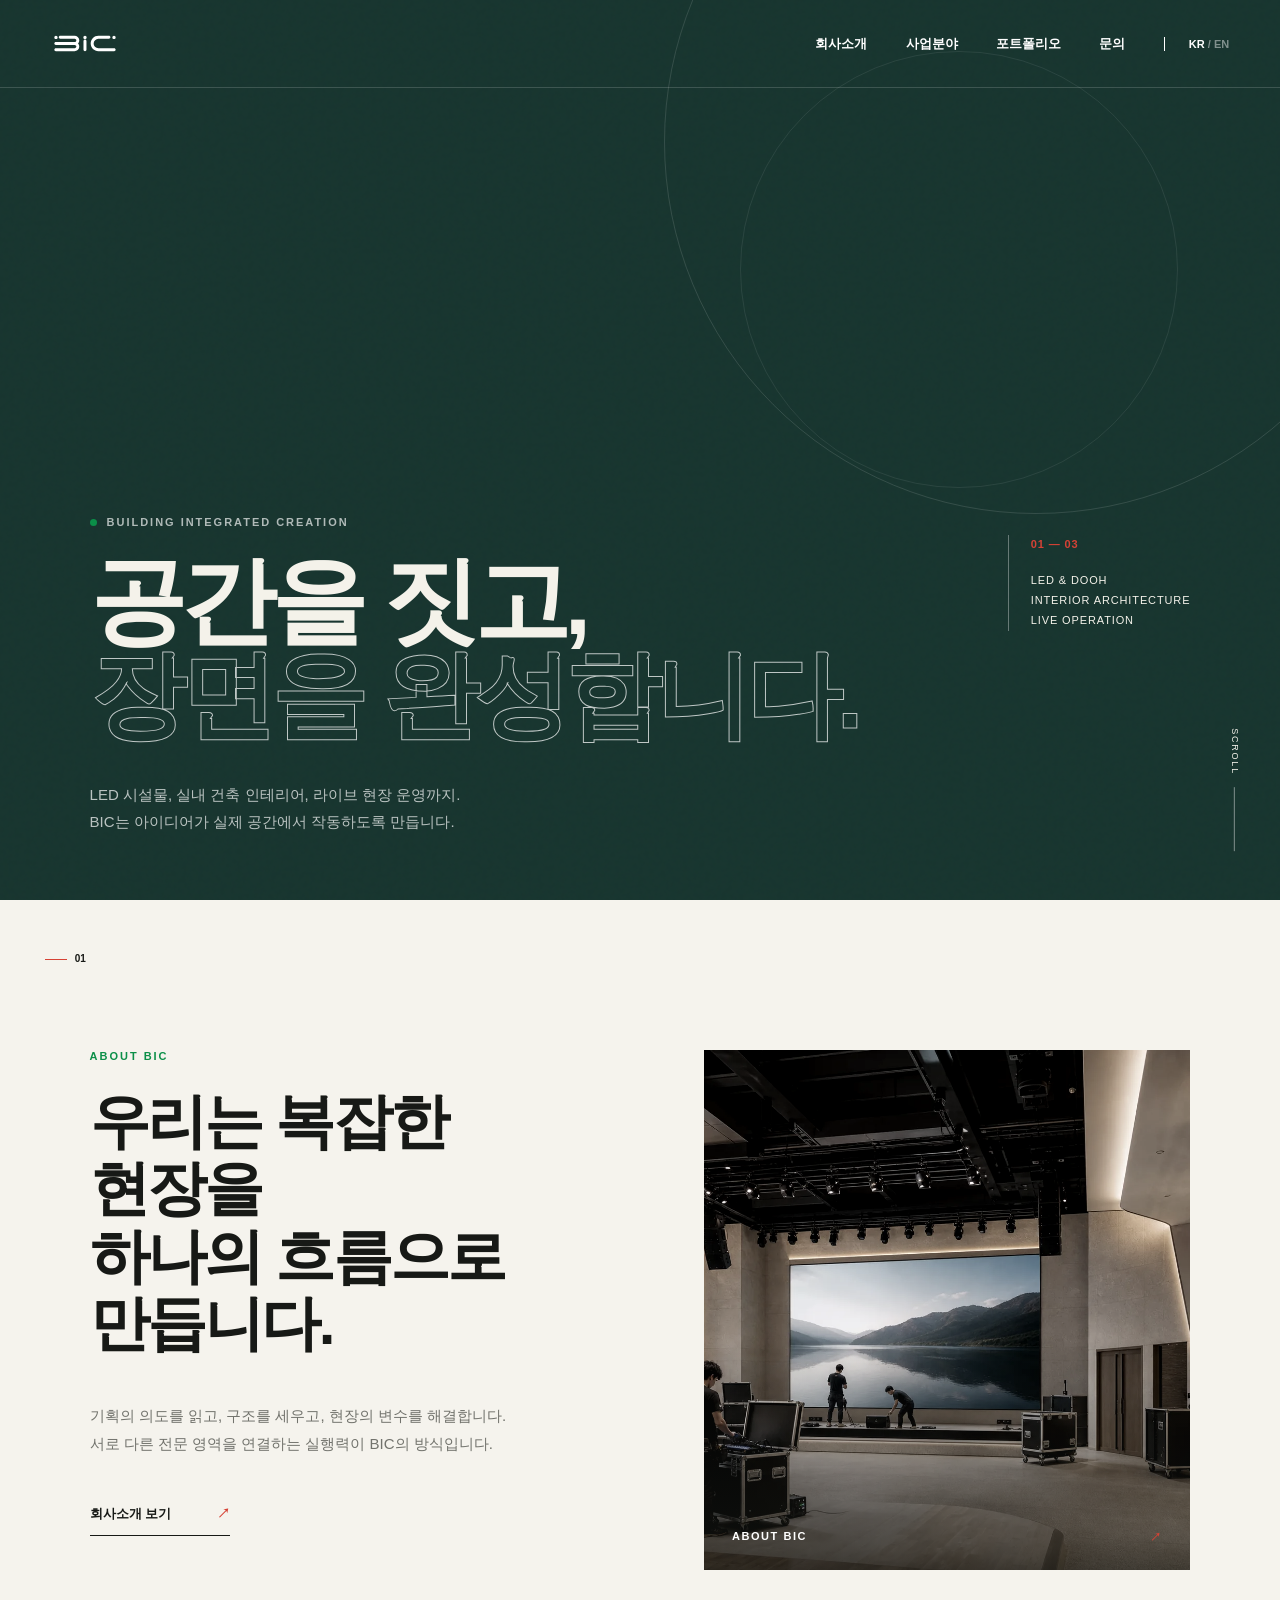
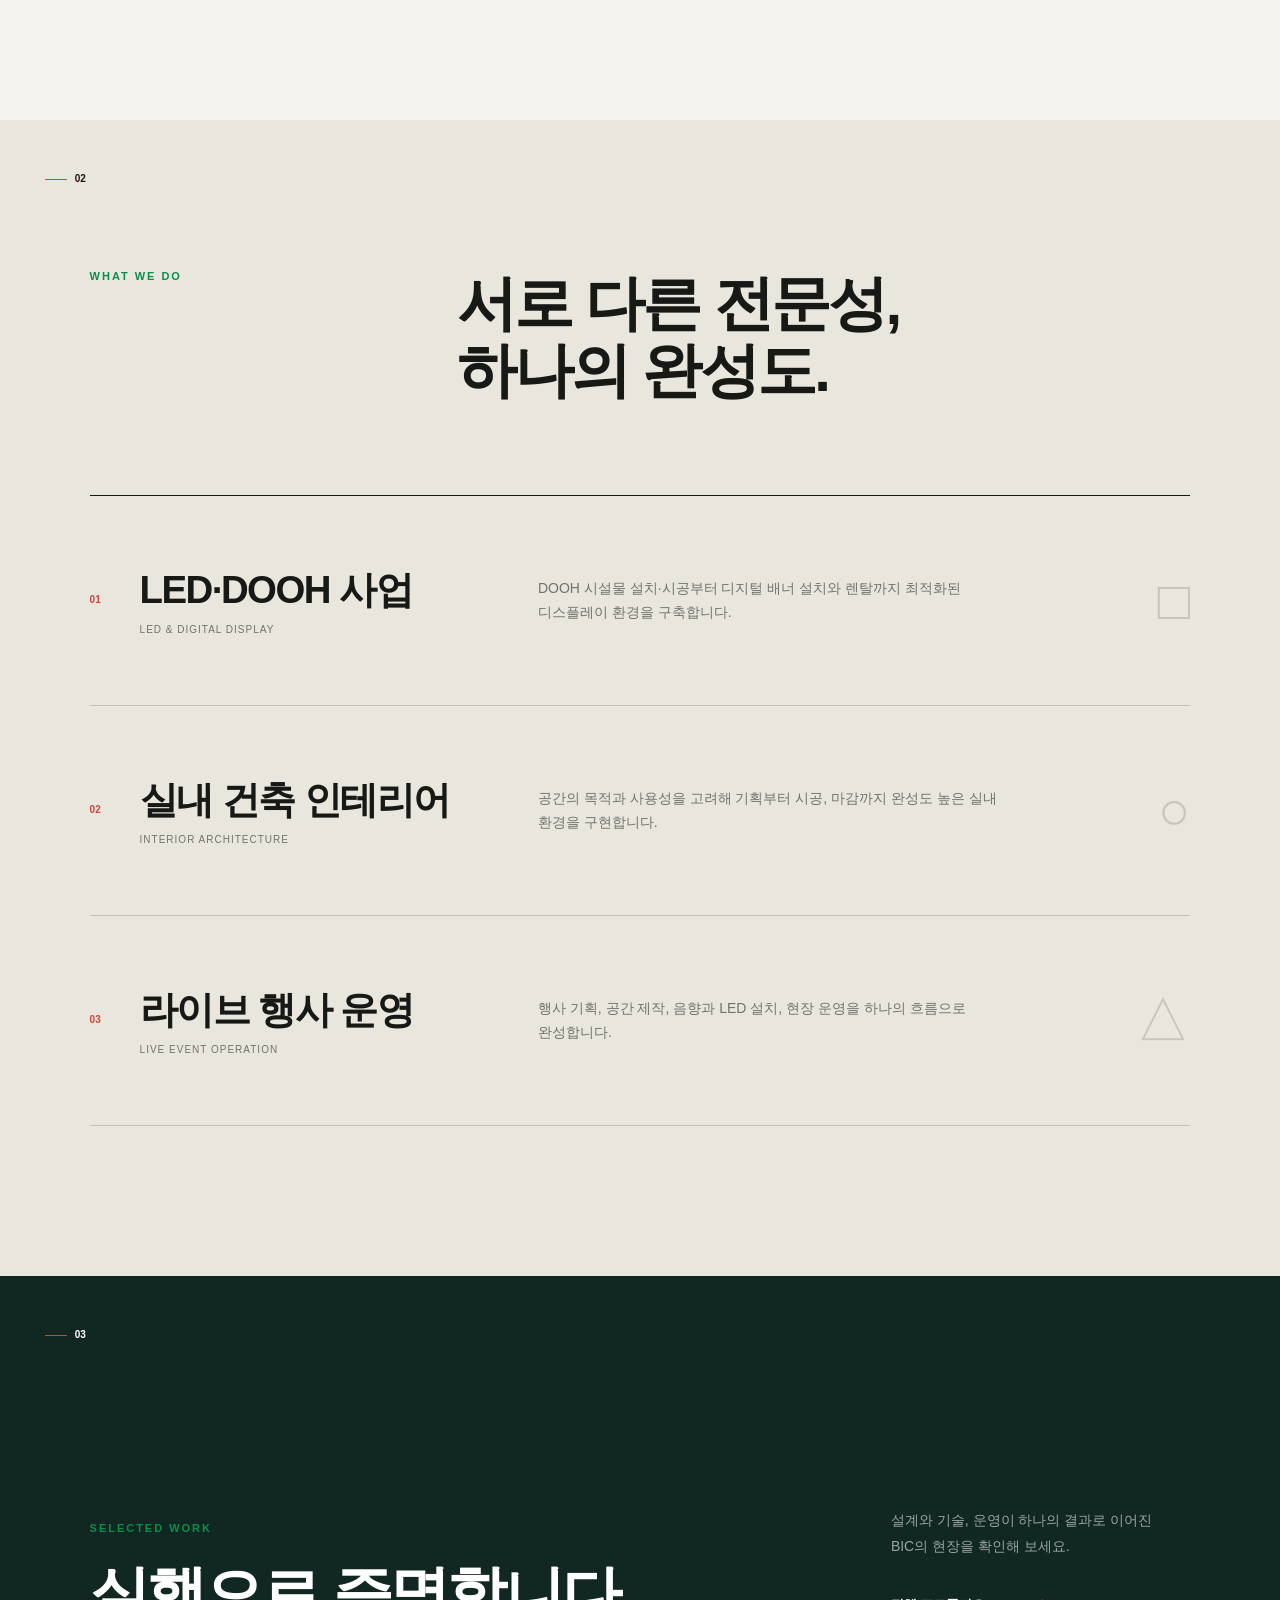
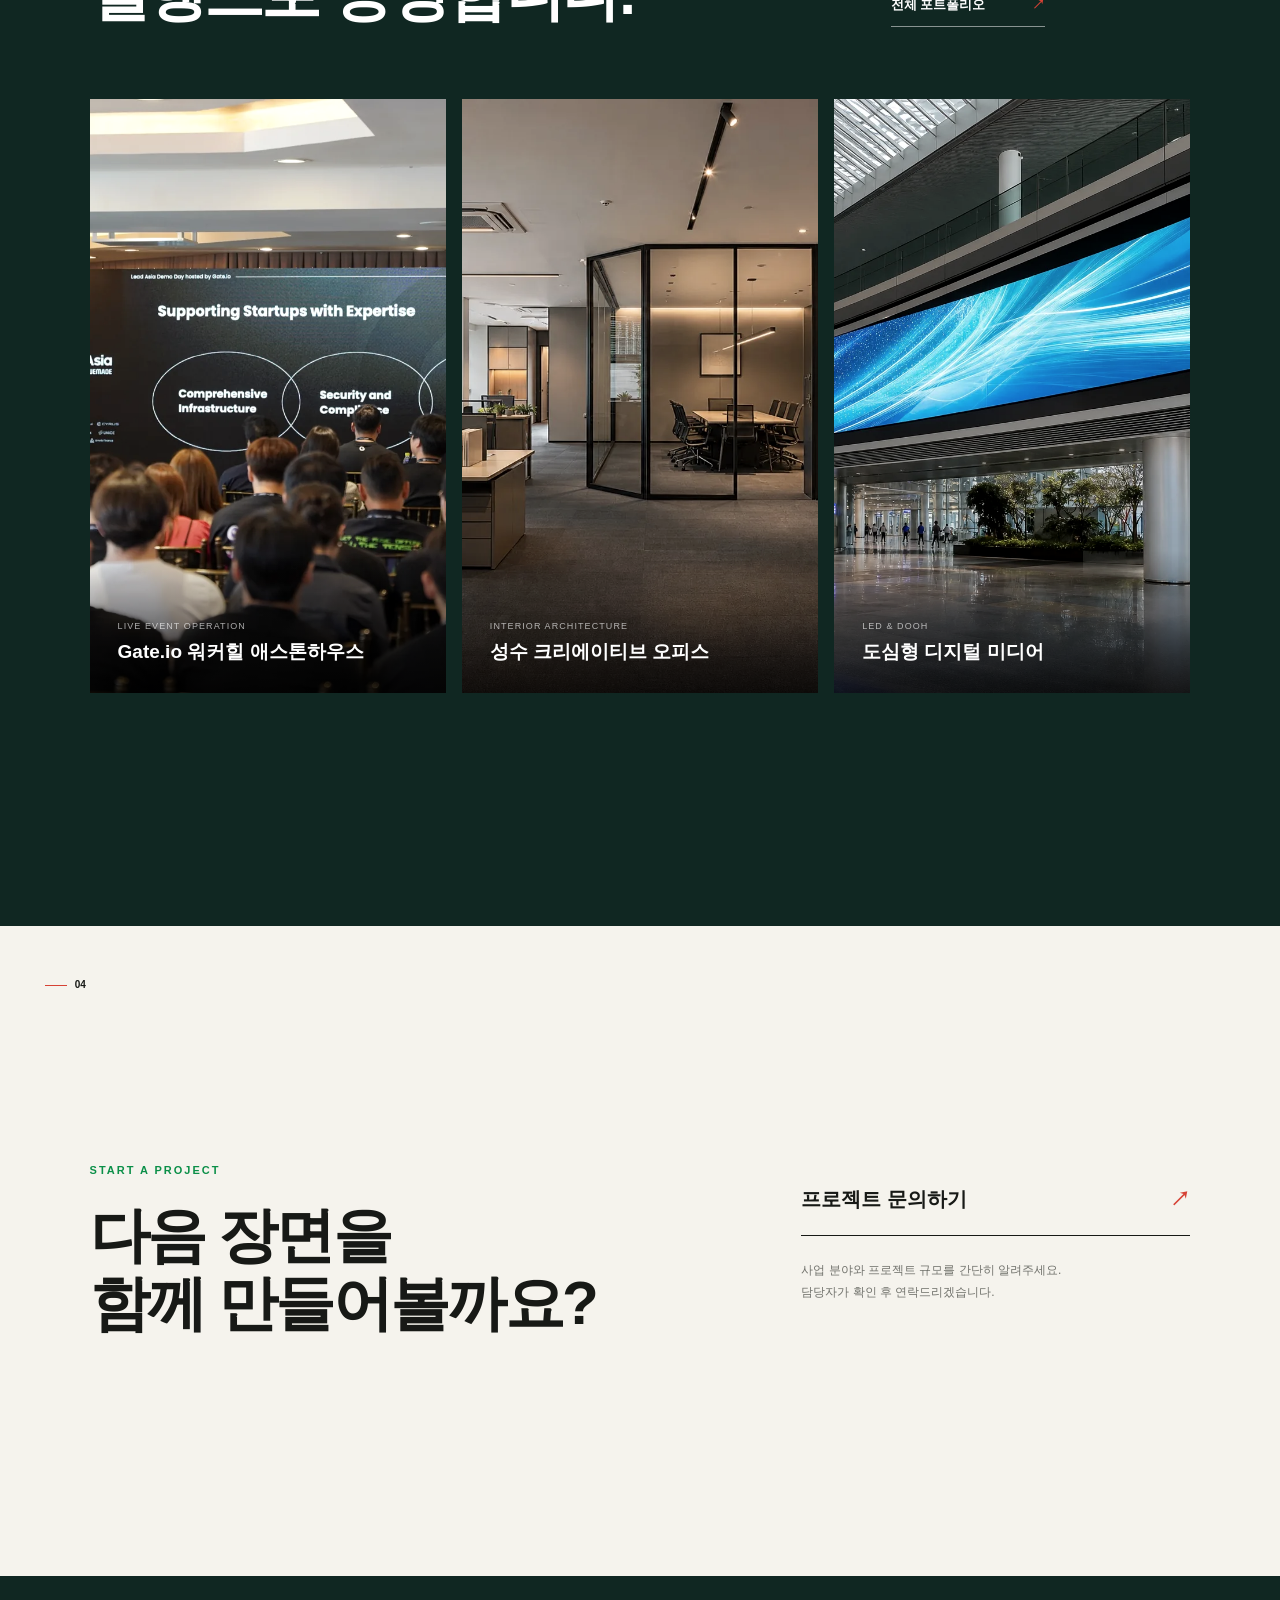
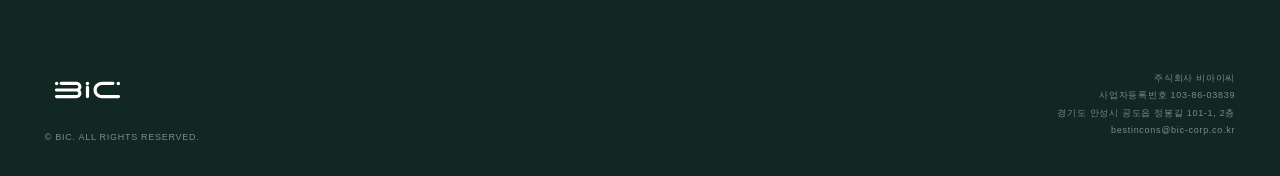
==== index.html @ 81f5d9ef "Initial BIC website sample" ====
<!doctype html>
<html lang="ko">
<head>
  <meta charset="UTF-8">
  <meta name="viewport" content="width=device-width, initial-scale=1.0">
  <meta name="description" content="BIC — 공간과 현장을 설계하고 완성합니다.">
  <title>BIC — Build the Scene</title>
  <link rel="stylesheet" href="styles.css">
</head>
<body>
  <header class="site-header">
    <a class="brand" href="#top" aria-label="BIC 홈">
      <img src="assets/bic-logo.svg" alt="BIC">
    </a>
    <button class="menu-button" type="button" aria-label="메뉴 열기" aria-expanded="false">
      <span></span><span></span>
    </button>
    <nav class="nav" aria-label="주요 메뉴">
      <a href="about.html#about">회사소개</a>
      <a href="business.html#business">사업분야</a>
      <a href="portfolio.html">포트폴리오</a>
      <a href="contact.html">문의</a>
      <button class="lang" type="button" aria-label="언어 선택">KR <span>/ EN</span></button>
    </nav>
  </header>

  <main id="top">
    <section class="hero">
      <div class="hero-noise" aria-hidden="true"></div>
      <div class="hero-copy reveal">
        <p class="eyebrow"><span></span> BUILDING INTEGRATED CREATION</p>
        <h1>공간을 짓고,<br><em>장면을 완성합니다.</em></h1>
        <p class="hero-description">LED 시설물, 실내 건축 인테리어, 라이브 현장 운영까지.<br>BIC는 아이디어가 실제 공간에서 작동하도록 만듭니다.</p>
      </div>
      <div class="hero-aside reveal">
        <span>01 — 03</span>
        <p>LED & DOOH<br>INTERIOR ARCHITECTURE<br>LIVE OPERATION</p>
      </div>
      <a class="scroll" href="#about"><span>SCROLL</span><i></i></a>
    </section>

    <section class="intro section" id="about">
      <div class="section-index">01</div>
      <div class="intro-copy reveal">
        <p class="kicker">ABOUT BIC</p>
        <h2>우리는 복잡한 현장을<br>하나의 흐름으로 만듭니다.</h2>
        <p>기획의 의도를 읽고, 구조를 세우고, 현장의 변수를 해결합니다.<br>서로 다른 전문 영역을 연결하는 실행력이 BIC의 방식입니다.</p>
        <a class="text-link" href="about.html#about">회사소개 보기 <span>↗</span></a>
      </div>
      <a class="company-image reveal" href="about.html#overview" aria-label="BIC 회사소개 보기"><img src="assets/about-bic-generated-v1.webp" alt="공간과 디지털 기술, 현장 운영을 연결하는 BIC"><span>ABOUT BIC <i>↗</i></span></a>
    </section>

    <section class="business section" id="business">
      <div class="section-index">02</div>
      <div class="section-heading reveal">
        <p class="kicker">WHAT WE DO</p>
        <h2>서로 다른 전문성,<br>하나의 완성도.</h2>
      </div>
      <div class="business-list">
        <a class="business-item reveal" href="business.html#led">
          <div class="business-title"><span>01</span><h3>LED·DOOH 사업</h3><small>LED & DIGITAL DISPLAY</small></div>
          <p>DOOH 시설물 설치·시공부터 디지털 배너 설치와 렌탈까지 최적화된 디스플레이 환경을 구축합니다.</p>
          <div class="business-mark">□</div>
        </a>
        <a class="business-item reveal" href="business.html#interior">
          <div class="business-title"><span>02</span><h3>실내 건축 인테리어</h3><small>INTERIOR ARCHITECTURE</small></div>
          <p>공간의 목적과 사용성을 고려해 기획부터 시공, 마감까지 완성도 높은 실내 환경을 구현합니다.</p>
          <div class="business-mark">○</div>
        </a>
        <a class="business-item reveal" href="business.html#live">
          <div class="business-title"><span>03</span><h3>라이브 행사 운영</h3><small>LIVE EVENT OPERATION</small></div>
          <p>행사 기획, 공간 제작, 음향과 LED 설치, 현장 운영을 하나의 흐름으로 완성합니다.</p>
          <div class="business-mark">△</div>
        </a>
      </div>
    </section>

    <section class="featured section" id="work">
      <div class="section-index light">03</div>
      <div class="featured-copy reveal">
        <div><p class="kicker">SELECTED WORK</p><h2>실행으로 증명합니다.</h2></div>
        <div><p>설계와 기술, 운영이 하나의 결과로 이어진<br>BIC의 현장을 확인해 보세요.</p><a class="text-link" href="portfolio.html">전체 포트폴리오 <span>↗</span></a></div>
      </div>
      <div class="featured-gallery reveal">
        <a class="featured-media" href="portfolio.html">
          <img src="assets/live-slides/project-04-01.webp" alt="Gate.io 워커힐 호텔 애스톤하우스 행사 현장">
          <span class="media-caption"><span>LIVE EVENT OPERATION</span><strong>Gate.io 워커힐 애스톤하우스</strong></span>
        </a>
        <a class="featured-media" href="portfolio.html">
          <img src="assets/interior/project-03-completed-01.webp?v=20260824-2" alt="성수 크리에이티브 오피스 인테리어 완공 현장">
          <span class="media-caption"><span>INTERIOR ARCHITECTURE</span><strong>성수 크리에이티브 오피스</strong></span>
        </a>
        <a class="featured-media" href="portfolio.html">
          <img src="assets/led-portfolio/project-led-01.webp" alt="BIC LED DOOH 디지털 미디어 구축 프로젝트">
          <span class="media-caption"><span>LED &amp; DOOH</span><strong>도심형 디지털 미디어</strong></span>
        </a>
      </div>
    </section>

    <section class="contact section" id="contact">
      <div class="section-index">04</div>
      <div class="contact-title reveal">
        <p class="kicker">START A PROJECT</p>
        <h2>다음 장면을<br>함께 만들어볼까요?</h2>
      </div>
      <div class="contact-action reveal">
        <a href="contact.html">프로젝트 문의하기 <span>↗</span></a>
        <p>사업 분야와 프로젝트 규모를 간단히 알려주세요.<br>담당자가 확인 후 연락드리겠습니다.</p>
      </div>
    </section>
  </main>

  <footer>
    <div class="footer-brand">
      <img src="assets/bic-logo.svg" alt="BIC">
      <span>© BIC. ALL RIGHTS RESERVED.</span>
    </div>
    <div class="footer-info">
      <p>주식회사 비아이씨</p>
      <p>사업자등록번호 103-86-03839</p>
      <p>경기도 안성시 공도읍 정봉길 101-1, 2층</p>
      <p><a href="mailto:bestincons@bic-corp.co.kr">bestincons@bic-corp.co.kr</a></p>
    </div>
  </footer>
  <script src="script.js?v=20260824-en1"></script>
</body>
</html>
---- styles.css ----
:root {
  --paper: #e9e6de;
  --paper-light: #f5f3ed;
  --ink: #171916;
  --muted: #72736d;
  --line: rgba(23, 25, 22, .18);
  --green: #0b8f48;
  --red: #d64235;
}

* { box-sizing: border-box; }
html { scroll-behavior: smooth; }
body { margin: 0; background: var(--paper); color: var(--ink); font-family: "Noto Sans KR", "Apple SD Gothic Neo", Arial, sans-serif; font-size: 16px; word-break: keep-all; }
a { color: inherit; text-decoration: none; }
button { color: inherit; font: inherit; }
.site-header { position: fixed; inset: 0 0 auto; z-index: 50; height: 88px; display: flex; align-items: center; justify-content: space-between; padding: 0 3.5vw; border-bottom: 1px solid rgba(255,255,255,.16); color: #fff; transition: .3s ease; }
.site-header.scrolled { height: 72px; background: rgba(233,230,222,.94); backdrop-filter: blur(14px); color: var(--ink); border-color: var(--line); }
.brand { width: 82px; height: 40px; display: flex; align-items: center; overflow: hidden; }
.brand img { width: 80px; filter: invert(1); transition: .3s; }
.site-header.scrolled .brand img { filter: none; }
.nav { display: flex; align-items: center; gap: clamp(22px, 3vw, 54px); font-size: 13px; font-weight: 600; }
.nav a { position: relative; }
.nav a::after { content: ""; position: absolute; left: 0; bottom: -8px; width: 0; height: 2px; background: var(--red); transition: width .25s; }
.nav a:hover::after { width: 100%; }
.lang { border: 0; border-left: 1px solid currentColor; background: none; padding-left: 24px; cursor: pointer; font-size: 11px; }
.lang span { opacity: .45; }
.menu-button { display: none; }

.hero { min-height: 100vh; position: relative; overflow: hidden; padding: 180px 7vw 64px; display: flex; align-items: flex-end; justify-content: space-between; color: #f4f2ea; background: #18352f; }
.hero::before { content: ""; position: absolute; width: 58vw; height: 58vw; right: -10vw; top: -18vw; border: 1px solid rgba(255,255,255,.12); border-radius: 50%; }
.hero::after { content: ""; position: absolute; width: 34vw; height: 34vw; right: 8vw; top: 4vw; border: 1px solid rgba(255,255,255,.08); border-radius: 50%; }
.hero-noise { position: absolute; inset: 0; opacity: .16; background-image: url("data:image/svg+xml,%3Csvg viewBox='0 0 180 180' xmlns='http://www.w3.org/2000/svg'%3E%3Cfilter id='n'%3E%3CfeTurbulence type='fractalNoise' baseFrequency='.9' numOctaves='3' stitchTiles='stitch'/%3E%3C/filter%3E%3Crect width='100%25' height='100%25' filter='url(%23n)' opacity='.28'/%3E%3C/svg%3E"); mix-blend-mode: soft-light; }
.hero-copy, .hero-aside, .scroll { position: relative; z-index: 2; }
.eyebrow, .kicker { margin: 0 0 26px; font-size: 11px; font-weight: 700; letter-spacing: .18em; }
.eyebrow { display: flex; align-items: center; gap: 10px; color: rgba(255,255,255,.66); }
.eyebrow span { width: 7px; height: 7px; background: var(--green); border-radius: 50%; }
.hero h1 { margin: 0; font-size: clamp(52px, 7.5vw, 122px); line-height: .98; letter-spacing: -.055em; font-weight: 700; }
.hero h1 em { color: transparent; -webkit-text-stroke: 1px rgba(255,255,255,.72); font-style: normal; }
.hero-description { margin: 38px 0 0; color: rgba(255,255,255,.7); font-size: 15px; line-height: 1.85; }
.hero-aside { align-self: center; margin-top: 150px; padding-left: 22px; border-left: 1px solid rgba(255,255,255,.34); font-size: 11px; line-height: 1.8; letter-spacing: .08em; }
.hero-aside span { color: var(--red); font-weight: 700; }
.hero-aside p { margin: 16px 0 0; }
.scroll { position: absolute; right: 3.5vw; bottom: 44px; display: flex; align-items: center; gap: 12px; font-size: 9px; letter-spacing: .2em; transform: rotate(90deg); transform-origin: right; }
.scroll i { display: block; width: 64px; height: 1px; background: rgba(255,255,255,.45); }

.section { position: relative; padding: 150px 7vw; }
.section-index { position: absolute; top: 54px; left: 3.5vw; font: 600 10px/1 Arial; }
.section-index::before { content: ""; display: inline-block; width: 22px; height: 1px; margin-right: 8px; vertical-align: middle; background: var(--red); }
.intro { min-height: 820px; display: grid; grid-template-columns: 1fr 1fr; gap: 10vw; background: var(--paper-light); }
.kicker { color: var(--green); }
.intro h2, .section-heading h2, .featured h2, .contact h2 { margin: 0; font-size: clamp(38px, 4.7vw, 72px); line-height: 1.12; letter-spacing: -.045em; }
.intro-copy > p:not(.kicker) { max-width: 490px; margin: 44px 0 34px; color: var(--muted); font-size: 15px; line-height: 1.9; }
.text-link { display: inline-flex; gap: 46px; align-items: center; padding: 12px 0; border-bottom: 1px solid var(--ink); font-size: 13px; font-weight: 700; }
.text-link span { color: var(--red); }
.company-facts { margin: 50px 0 0; border-top: 1px solid var(--line); }
.company-facts div { display: grid; grid-template-columns: 130px 1fr; padding: 12px 0; border-bottom: 1px solid var(--line); font-size: 11px; }
.company-facts dt { color: var(--muted); }
.company-facts dd { margin: 0; font-weight: 600; }
.intro-grid { display: grid; grid-template-columns: repeat(2, 1fr); align-self: end; border-top: 1px solid var(--line); border-left: 1px solid var(--line); }
.intro-grid a { min-height: 200px; padding: 22px; display: flex; flex-direction: column; border-right: 1px solid var(--line); border-bottom: 1px solid var(--line); transition: background .25s, color .25s; }
.intro-grid a:hover { background: var(--ink); color: #fff; }
.intro-grid small { color: var(--red); font: 600 10px Arial; }
.intro-grid strong { margin-top: auto; font-size: 20px; }
.intro-grid span { margin-top: 6px; color: var(--muted); font-size: 10px; text-transform: uppercase; letter-spacing: .1em; }
.company-image { position: relative; min-height: 520px; align-self: stretch; overflow: hidden; background: #22241f; }
.company-image img { width: 100%; height: 100%; display: block; object-fit: cover; filter: saturate(.62) contrast(1.04); transition: transform .7s ease; }
.company-image:hover img { transform: scale(1.025); }
.company-image::after { content: ""; position: absolute; inset: 0; background: linear-gradient(180deg, transparent 55%, rgba(20,22,19,.72)); }
.company-image span { position: absolute; z-index: 1; right: 28px; bottom: 25px; left: 28px; display: flex; justify-content: space-between; color: #fff; font-size: 11px; font-weight: 700; letter-spacing: .14em; }
.company-image span i { color: var(--red); font-style: normal; }

.chairman { min-height: 850px; display: grid; grid-template-columns: .8fr 1.2fr; gap: 9vw; align-items: center; overflow: hidden; background: #22241f; color: #f4f2ea; }
.chairman-visual { position: relative; aspect-ratio: 4/5; margin: 0; overflow: hidden; border: 1px solid rgba(255,255,255,.14); background: #ececed; }
.chairman-visual img { width: 100%; height: 100%; display: block; object-fit: cover; object-position: center top; filter: saturate(.82) contrast(1.02); }
.chairman-copy h2 { margin: 0; font-size: clamp(36px, 4.4vw, 68px); line-height: 1.14; letter-spacing: -.045em; }
.chairman-text { max-width: 610px; margin-top: 46px; color: rgba(255,255,255,.58); font-size: 15px; line-height: 1.9; }
.chairman-text p { margin: 0 0 15px; }
.chairman-sign { margin-top: 38px; display: flex; align-items: baseline; gap: 18px; }
.chairman-sign span { color: rgba(255,255,255,.5); font-size: 10px; }
.chairman-sign strong { font-size: 22px; letter-spacing: .16em; }

.about-detail { background: var(--paper-light); }
.about-heading { max-width: 1200px; margin-bottom: 80px; }
.about-heading h1 { margin: 0; font-size: clamp(44px, 6vw, 88px); line-height: 1.08; letter-spacing: -.055em; }
.about-heading > p:last-child { max-width: none; margin: 32px 0 0; color: var(--muted); font-size: 16px; line-height: 1.85; white-space: nowrap; }
.about-tabs { display: grid; grid-template-columns: repeat(3, 1fr); gap: 12px; }
.about-tab { position: relative; min-height: 130px; display: grid; grid-template-columns: 34px 1fr; align-content: center; padding: 22px; border: 1px solid var(--line); background: rgba(255,255,255,.32); color: var(--ink); text-align: left; cursor: pointer; transition: background .25s, color .25s, border-color .25s, transform .25s; }
.about-tab:hover { border-color: var(--ink); transform: translateY(-2px); }
.about-tab > span { color: var(--red); font: 600 11px Arial; }
.about-tab strong { font-size: clamp(16px, 1.5vw, 22px); }
.about-tab small { grid-column: 2; margin-top: 7px; color: var(--muted); font-size: 10px; letter-spacing: .12em; }
.about-tab.active { border-color: #18352f; background: #18352f; color: #fff; }
.about-tab.active small { color: rgba(255,255,255,.62); }
.about-tab:focus-visible { outline: 2px solid var(--green); outline-offset: 3px; }
.about-panel { padding-top: 95px; }
.about-panel[hidden] { display: none; }
.about-panel.active { animation: panelIn .45s ease; }
.overview-layout { display: grid; grid-template-columns: 1fr 1fr; gap: 10vw; align-items: start; }
.overview-layout h3 { margin: 0; font-size: clamp(36px, 4.4vw, 66px); line-height: 1.12; letter-spacing: -.05em; }
.overview-description { margin: 36px 0 0; color: var(--muted); font-size: 16px; line-height: 1.9; }
.overview-image { margin: 0; aspect-ratio: 4/3; overflow: hidden; background: #deddd7; }
.overview-image img { width: 100%; height: 100%; display: block; object-fit: cover; filter: saturate(.65) contrast(1.03); }
.overview-facts { margin: 70px 0 0; display: grid; grid-template-columns: repeat(4, 1fr); border-top: 1px solid var(--ink); border-bottom: 1px solid var(--line); }
.overview-facts div { min-height: 115px; padding: 24px; border-right: 1px solid var(--line); }
.overview-facts div:last-child { border-right: 0; }
.overview-facts dt { color: var(--muted); font-size: 10px; }
.overview-facts dd { margin: 18px 0 0; font-size: 13px; font-weight: 700; line-height: 1.55; }
.message-panel { margin-top: 0; padding: 70px 0; grid-template-columns: 1fr 1fr; gap: 6vw; align-items: center; background: transparent; color: var(--ink); }
.message-panel.active { display: grid; }
.message-panel .chairman-visual { width: 100%; max-width: 430px; margin: 0 auto; border: 0; }
.message-panel .chairman-text { color: var(--muted); }
.message-panel .chairman-sign span { color: var(--muted); }
.pending-panel { min-height: 420px; display: flex; flex-direction: column; align-items: center; justify-content: center; border: 1px solid var(--line); text-align: center; }
.pending-panel span { color: var(--green); font-size: 9px; letter-spacing: .16em; }
.pending-panel h3 { margin: 18px 0 12px; font-size: clamp(34px, 4vw, 56px); letter-spacing: -.04em; }
.pending-panel p { margin: 0; color: var(--muted); font-size: 12px; }
.organization-heading { text-align: center; }
.organization-heading > span { color: var(--green); font-size: 9px; letter-spacing: .16em; }
.organization-heading h3 { margin: 18px 0 65px; font-size: clamp(32px, 4vw, 54px); line-height: 1.2; letter-spacing: -.045em; }
.org-chart { max-width: 850px; margin: 0 auto; display: flex; flex-direction: column; align-items: center; }
.org-level { min-width: 260px; min-height: 130px; display: flex; flex-direction: column; align-items: center; justify-content: center; border: 1px solid var(--line); background: var(--paper-light); text-align: center; }
.org-level small { color: var(--green); font-size: 8px; letter-spacing: .13em; }
.org-level strong { margin-top: 11px; font-size: 22px; }
.org-level span { margin-top: 6px; color: var(--muted); font-size: 11px; }
.org-chairman { border-color: var(--ink); background: var(--ink); color: #fff; }
.org-chairman span { color: rgba(255,255,255,.58); }
.org-ceo { min-width: 260px; border-color: var(--green); }
.org-connector { width: 1px; height: 42px; background: var(--line); }
.org-branch { width: 50%; height: 42px; border-top: 1px solid var(--line); border-left: 1px solid var(--line); border-right: 1px solid var(--line); }
.org-teams { width: 72%; display: grid; grid-template-columns: 1fr 1fr; gap: 10%; }
.org-teams .org-level { min-width: 0; }
.subpage .site-header { background: rgba(245,243,237,.94); backdrop-filter: blur(14px); color: var(--ink); border-color: var(--line); }
.subpage .site-header .brand img { filter: none; }
.subpage .about-detail { padding-top: 190px; min-height: calc(100vh - 200px); }
.subpage .business-detail, .subpage .business { padding-top: 190px; min-height: calc(100vh - 200px); }

.portfolio-page, .contact-page { padding-top: 190px; min-height: calc(100vh - 200px); background: var(--paper-light); }
.portfolio-heading { max-width: 900px; }
.portfolio-heading h1, .contact-page-heading h1 { margin: 0; font-size: clamp(44px, 6vw, 88px); line-height: 1.08; letter-spacing: -.055em; }
.portfolio-heading > p:last-child, .contact-page-heading > p:last-child { max-width: 650px; margin: 30px 0 0; color: var(--muted); font-size: 16px; line-height: 1.85; }
.portfolio-tabs { margin-top: 90px; display: flex; border-top: 1px solid var(--ink); border-bottom: 1px solid var(--ink); }
.portfolio-tab { flex: 1; min-height: 72px; padding: 0 18px; border: 0; border-right: 1px solid var(--line); background: transparent; color: var(--ink); cursor: pointer; font-weight: 650; }
.portfolio-tab:last-child { border-right: 0; }
.portfolio-tab.active { background: #18352f; color: #fff; }
.portfolio-grid { margin-top: 70px; display: grid; grid-template-columns: 1fr 1fr; gap: 80px 28px; }
.project-card[hidden] { display: none; }
.project-placeholder { position: relative; aspect-ratio: 4/3; display: flex; align-items: center; justify-content: center; overflow: hidden; border: 1px solid var(--line); background: linear-gradient(135deg, #dedbd2, #eeece6); }
.project-placeholder::before { content: ""; width: 38%; aspect-ratio: 1; border: 1px solid rgba(23,25,22,.12); border-radius: 50%; }
.project-placeholder span { position: absolute; color: rgba(23,25,22,.28); font: 600 9px/1.5 Arial; letter-spacing: .14em; text-align: center; }
.project-image { aspect-ratio: 16/9; overflow: hidden; border: 1px solid var(--line); background: #dedbd2; }
.project-image img { width: 100%; height: 100%; display: block; object-fit: cover; transition: transform .45s ease; }
.project-card:hover .project-image img { transform: scale(1.015); }
.project-slider { position: relative; aspect-ratio: 16/9; overflow: hidden; border: 1px solid var(--line); background: #171916; touch-action: pan-y; }
.interior-stage-tabs { display: flex; gap: 8px; margin-bottom: 10px; }
.interior-stage-tabs button { flex: 1; min-height: 42px; border: 1px solid var(--line); background: transparent; color: var(--muted); font: 600 10px/1 Arial, sans-serif; letter-spacing: .08em; cursor: pointer; transition: border-color .2s, background .2s, color .2s; }
.interior-stage-tabs button:hover { border-color: var(--ink); color: var(--ink); }
.interior-stage-tabs button.active { border-color: #18352f; background: #18352f; color: #fff; }
.interior-project > div:last-child { padding-right: 0; }
.interior-project > .interior-stage-tabs,
.interior-project .slider-prev,
.interior-project .slider-next,
.interior-project .slider-count { display: none; }
.lightbox-stage-tabs { display: flex; gap: 7px; margin-bottom: 20px; }
.lightbox-stage-tabs[hidden] { display: none; }
.lightbox-stage-tabs button { flex: 1; min-height: 36px; padding: 0 8px; border: 1px solid var(--line); background: transparent; color: var(--muted); font: 600 9px/1 Arial, sans-serif; letter-spacing: .07em; cursor: pointer; }
.lightbox-stage-tabs button.active { border-color: #18352f; background: #18352f; color: #fff; }
.project-slides { height: 100%; display: flex; transition: transform .45s cubic-bezier(.22,.61,.36,1); }
.project-slides img { min-width: 100%; width: 100%; height: 100%; display: block; object-fit: cover; background: #171916; cursor: zoom-in; }
.slider-prev, .slider-next { position: absolute; top: 50%; z-index: 2; width: 44px; height: 44px; padding: 0; border: 1px solid rgba(255,255,255,.45); border-radius: 50%; background: rgba(23,25,22,.68); color: #fff; cursor: pointer; transform: translateY(-50%); transition: background .2s, border-color .2s; }
.slider-prev { left: 16px; }
.slider-next { right: 16px; }
.slider-prev:hover, .slider-next:hover { border-color: #fff; background: var(--ink); }
.slider-prev:focus-visible, .slider-next:focus-visible { outline: 2px solid var(--red); outline-offset: 3px; }
.slider-count { position: absolute; z-index: 2; right: 16px; bottom: 14px; padding: 6px 10px; background: rgba(23,25,22,.72); color: #fff; font: 600 10px Arial; letter-spacing: .08em; }
.portfolio-lightbox { position: fixed; inset: 0; z-index: 100; display: grid; place-items: center; padding: 10vh 8vw; background: rgba(13,14,12,.94); }
.portfolio-lightbox[hidden] { display: none; }
.lightbox-scroll { width: min(1100px, 100%); height: min(680px, 78vh); display: grid; grid-template-columns: minmax(0, 1.5fr) minmax(320px, .8fr); overflow: hidden; background: var(--paper-light); }
.lightbox-visual { position: relative; min-width: 0; min-height: 0; overflow: hidden; background: #111; }
.lightbox-image { width: 100%; height: 100%; min-height: 0; display: block; object-fit: contain; }
.lightbox-project-info { min-width: 0; padding: clamp(28px, 3vw, 46px); color: var(--ink); align-self: center; }
.lightbox-project-info[hidden] { display: none; }
.lightbox-project-info small { color: var(--green); font-size: 11px; letter-spacing: .12em; }
.lightbox-project-info h2 { margin: 10px 0 8px; font-size: clamp(25px, 2.7vw, 38px); line-height: 1.15; letter-spacing: -.035em; }
.lightbox-location { margin: 0; color: var(--muted); font-size: 13px; line-height: 1.5; }
.lightbox-project-info h3 { margin: 28px 0 13px; padding-top: 20px; border-top: 1px solid var(--ink); font-size: 17px; }
.lightbox-project-info ul { margin: 0; padding-left: 20px; font-size: 13px; line-height: 1.55; }
.lightbox-project-info li + li { margin-top: 5px; }
.lightbox-close, .lightbox-prev, .lightbox-next { position: absolute; z-index: 2; border: 1px solid rgba(255,255,255,.72); background: rgba(23,25,22,.58); color: #fff; cursor: pointer; }
.lightbox-close { top: 24px; right: 28px; width: 44px; height: 44px; font-size: 22px; }
.lightbox-prev, .lightbox-next { top: 50%; width: 58px; height: 58px; border-radius: 50%; font: 300 44px/1 Arial; transform: translateY(-50%); }
.lightbox-prev { left: 22px; }
.lightbox-next { right: 22px; }
.lightbox-close:hover, .lightbox-prev:hover, .lightbox-next:hover { border-color: #fff; background: var(--ink); }
.lightbox-count { position: absolute; right: 50%; bottom: 24px; color: #fff; font: 600 11px Arial; letter-spacing: .1em; transform: translateX(50%); }
.project-card > div:last-child { position: relative; padding: 20px 0 0; }
.project-card small { color: var(--green); font-size: 10px; letter-spacing: .1em; }
.project-card h2 { margin: 10px 0 0; font-size: 21px; }
.project-card p { position: absolute; top: 20px; right: 0; margin: 0; color: var(--muted); font-size: 9px; }
.project-details { margin: 15px 0 0; padding: 14px 0 0; list-style: none; border-top: 1px solid var(--line); color: var(--muted); font-size: 13px; line-height: 1.65; }
.project-details li + li { margin-top: 4px; }
.project-card .project-location { position: static; max-width: calc(100% - 44px); margin-top: 12px; color: var(--muted); font-size: 13px; line-height: 1.55; }

.contact-page-heading { text-align: center; }
.contact-page { padding-top: 138px; padding-bottom: 90px; }
.contact-page-heading h1 { font-size: clamp(38px, 4.2vw, 64px); line-height: 1.08; }
.contact-page-heading > p:last-child { margin-left: auto; margin-right: auto; }
.contact-page-heading > p:last-child { margin-top: 20px; font-size: 14px; line-height: 1.7; }
.contact-layout { max-width: 1540px; margin: 52px auto 0; display: grid; grid-template-columns: minmax(300px, .62fr) minmax(0, 1.38fr); gap: 28px; align-items: stretch; }
.contact-sidebar { height: 100%; display: grid; grid-template-rows: minmax(255px, .76fr) minmax(345px, 1.24fr); gap: 22px; }
.contact-card, .location-card, .inquiry-form { padding: 30px; border: 1px solid rgba(23, 25, 22, .16); background: #fff; }
.location-card { min-height: 0; display: flex; flex-direction: column; }
.inquiry-form { height: 100%; padding: 34px 38px; }
.contact-card h2, .location-card h2, .form-heading h2 { margin: 0; font-size: 25px; letter-spacing: -.035em; }
.contact-card dl { margin: 22px 0 0; padding-top: 12px; border-top: 1px solid var(--line); }
.contact-card dl div { padding: 9px 0; }
.contact-card dt { margin-bottom: 5px; color: var(--muted); font: 600 8px Arial; letter-spacing: .12em; }
.contact-card dd { margin: 0; font-size: 15px; line-height: 1.65; }
.location-card .map-placeholder { min-height: 215px; flex: 1; margin-top: 20px; display: flex; flex-direction: column; align-items: center; justify-content: center; background: #d8d6cf; color: var(--ink); }
.location-card .map-placeholder iframe { width: 100%; height: 100%; min-height: 215px; display: block; border: 0; }
.map-placeholder span { color: var(--red); font-size: 9px; letter-spacing: .16em; }
.map-placeholder strong { margin-top: 9px; font-size: 30px; letter-spacing: .05em; }
.map-placeholder small { margin-top: 7px; color: var(--muted); }
.location-card > p:last-child { margin: 14px 0 0; color: var(--muted); font-size: 11px; }
.location-card > p:last-child a:hover { color: var(--green); }
.form-heading { padding-bottom: 22px; border-bottom: 1px solid var(--line); }
.inquiry-form fieldset { margin: 22px 0; padding: 0; border: 0; }
.inquiry-form legend, .inquiry-form label { font-size: 13px; font-weight: 650; }
.inquiry-form em { color: var(--red); font-style: normal; }
.inquiry-types { margin-top: 13px; display: grid; grid-template-columns: repeat(4, 1fr); gap: 8px; }
.inquiry-types label input { position: absolute; opacity: 0; }
.inquiry-types span { min-height: 42px; display: flex; align-items: center; justify-content: center; border: 1px solid var(--line); color: var(--muted); cursor: pointer; text-align: center; }
.inquiry-types input:checked + span { border-color: #18352f; background: #18352f; color: #fff; }
.form-grid { width: 100%; display: grid; grid-template-columns: repeat(2, minmax(0, 1fr)); gap: 17px 20px; align-items: start; }
.form-grid label, .full-field { width: 100%; min-width: 0; display: grid; grid-template-columns: max-content minmax(0, 1fr); column-gap: 4px; row-gap: 9px; align-items: baseline; }
.form-grid label > em, .full-field > em { justify-self: start; }
.form-grid label > input, .form-grid label > select, .full-field > textarea { grid-column: 1 / -1; }
.inquiry-form input[type="text"], .inquiry-form input[type="tel"], .inquiry-form input[type="email"], .inquiry-form select, .inquiry-form textarea { width: 100%; border: 1px solid var(--line); border-radius: 0; background: #fafafa; color: var(--ink); font: inherit; font-size: 14px; outline: none; }
.inquiry-form input, .inquiry-form select { height: 48px; padding: 0 14px; }
.inquiry-form textarea { height: 118px; padding: 14px; resize: vertical; line-height: 1.6; }
.inquiry-form input:focus, .inquiry-form select:focus, .inquiry-form textarea:focus { border-color: var(--green); }
.full-field { width: 100%; margin-top: 18px; }
.file-upload { width: 100%; margin-top: 18px; display: block; }
.file-title { display: block; margin-bottom: 9px; }
.file-title small { margin-left: 5px; color: var(--muted); font-weight: 400; }
.file-upload > input { position: absolute; width: 1px; height: 1px; opacity: 0; pointer-events: none; }
.file-drop { width: 100%; min-height: 48px; display: flex; align-items: center; justify-content: center; gap: 11px; border: 1px dashed rgba(23,25,22,.32); background: #fafafa; color: var(--muted); cursor: pointer; transition: border-color .2s, background .2s; }
.file-drop:hover, .file-drop.dragging { border-color: var(--green); background: rgba(11,143,72,.035); }
.file-drop > strong { color: var(--green); font-size: 20px; font-weight: 400; }
.file-label { font-size: 11px; font-weight: 500; }
.privacy-check { margin-top: 18px; padding: 13px 16px; display: flex; align-items: flex-start; gap: 12px; border: 1px solid var(--line); }
.privacy-check input { width: 18px; height: 18px; flex: 0 0 auto; }
.privacy-check span { line-height: 1.5; }
.privacy-check small { display: block; color: var(--muted); font-weight: 400; }
.submit-inquiry { width: 100%; height: 52px; margin-top: 18px; display: flex; justify-content: center; align-items: center; gap: 30px; border: 0; background: #18352f; color: #fff; cursor: pointer; font-weight: 700; letter-spacing: .04em; }
.submit-inquiry:hover { background: var(--green); }
.form-notice { min-height: 18px; margin: 12px 0 0; color: var(--green); font-size: 11px; text-align: center; }

.business { background: var(--paper); }
.section-heading { display: grid; grid-template-columns: 1fr 2fr; align-items: start; margin-bottom: 90px; }
.section-heading h2 { grid-column: 2; }
.business-list { border-top: 1px solid var(--ink); }
.business-item { min-height: 210px; display: grid; grid-template-columns: 1fr 1.2fr .3fr; align-items: center; gap: 40px; padding: 34px 0; border-bottom: 1px solid var(--line); transition: padding .3s; }
.business-item:hover { padding-left: 18px; }
.business-title { display: grid; grid-template-columns: 50px 1fr; align-items: baseline; }
.business-title span { color: var(--red); font: 600 10px Arial; }
.business-title h3 { margin: 0; font-size: clamp(26px, 3vw, 46px); letter-spacing: -.04em; }
.business-title small { grid-column: 2; margin-top: 8px; color: var(--muted); font-size: 10px; letter-spacing: .1em; }
.business-item > p { margin: 0; color: var(--muted); font-size: 14px; line-height: 1.75; }
.business-mark { justify-self: end; font-size: 54px; color: rgba(23,25,22,.16); transition: color .3s, transform .3s; }
.business-item:hover .business-mark { color: var(--green); transform: rotate(8deg); }
.business-intro { max-width: 670px; margin: -35px 0 85px 33.33%; color: var(--muted); font-size: 15px; line-height: 1.9; }
.business-tabs { display: grid; grid-template-columns: repeat(3, 1fr); gap: 12px; }
.business-tab { position: relative; min-height: 150px; display: grid; grid-template-columns: 38px 1fr; align-content: center; padding: 25px 28px; border: 1px solid var(--line); background: rgba(255,255,255,.32); color: var(--ink); text-align: left; cursor: pointer; transition: background .25s, color .25s, border-color .25s, transform .25s; }
.business-tab:hover { border-color: var(--ink); transform: translateY(-2px); }
.business-tab > span { color: var(--red); font: 600 11px Arial; }
.business-tab strong { font-size: clamp(17px, 1.7vw, 25px); letter-spacing: -.03em; }
.business-tab small { grid-column: 2; margin-top: 8px; color: var(--muted); font-size: 10px; letter-spacing: .12em; }
.business-tab.active { border-color: #18352f; background: #18352f; color: #fff; }
.business-tab.active small { color: rgba(255,255,255,.62); }
.business-tab:focus-visible { outline: 2px solid var(--green); outline-offset: 3px; }
.business-panel { padding-top: 100px; }
.business-panel[hidden] { display: none; }
.business-panel.active { animation: panelIn .45s ease; }
@keyframes panelIn { from { opacity: 0; transform: translateY(12px); } to { opacity: 1; transform: none; } }
.panel-overview { display: grid; grid-template-columns: 1.15fr .85fr; gap: 10vw; align-items: start; }
.panel-overview h3 { margin: 0; font-size: clamp(36px, 4.5vw, 68px); line-height: 1.12; letter-spacing: -.05em; }
.panel-overview > div:last-child > p { margin: 6px 0 32px; color: var(--muted); font-size: 16px; line-height: 1.9; }
.panel-overview ul { margin: 0; padding: 0; list-style: none; border-top: 1px solid var(--line); }
.panel-overview li { padding: 13px 0; border-bottom: 1px solid var(--line); font-size: 14px; }
.panel-overview li::before { content: "+"; margin-right: 12px; color: var(--green); }
.business-visual { width: 100%; aspect-ratio: 16 / 7; margin: 85px 0 0; overflow: hidden; background: var(--ink); }
.business-visual img { width: 100%; height: 100%; display: block; object-fit: cover; }
.business-process { margin: 85px 0 0; padding: 0; display: grid; grid-template-columns: repeat(5, 1fr); gap: 10px; list-style: none; }
.business-process li { position: relative; min-height: 154px; display: flex; flex-direction: column; justify-content: center; gap: 9px; padding: 22px 20px; border: 1px solid var(--line); background: var(--paper-light); }
.business-process li:not(:last-child)::after { content: "→"; position: absolute; z-index: 1; top: 50%; right: -16px; width: 21px; color: var(--red); background: var(--paper); font: 16px Arial; text-align: center; transform: translateY(-50%); }
.business-process span { color: var(--red); font: 600 10px Arial; letter-spacing: .08em; }
.business-process strong { font-size: 16px; }
.business-process small { color: var(--muted); font-size: 13px; line-height: 1.55; }
.panel-statement { margin-top: 100px; padding: 80px 7vw; background: var(--paper-light); }
.panel-statement small { color: var(--green); font-size: 9px; letter-spacing: .14em; }
.panel-statement strong { max-width: 780px; display: block; margin-top: 24px; font-size: clamp(28px, 3.5vw, 52px); line-height: 1.18; letter-spacing: -.04em; }
.panel-statement p { max-width: 560px; margin: 26px 0 0; color: var(--muted); font-size: 15px; line-height: 1.8; }
.network { margin-top: 100px; padding-top: 80px; border-top: 1px solid var(--ink); }
.network-heading { display: grid; grid-template-columns: .75fr 1.25fr; column-gap: 8vw; margin-bottom: 70px; }
.network-heading .kicker { grid-column: 1; }
.network-heading h3 { grid-column: 2; grid-row: 1 / span 2; margin: 0; font-size: clamp(34px, 4vw, 60px); line-height: 1.12; letter-spacing: -.045em; }
.network-heading > p:last-child { grid-column: 2; max-width: 520px; margin: 28px 0 0; color: var(--muted); font-size: 16px; line-height: 1.8; }
.network-panels { display: grid; grid-template-columns: 1fr 1fr; gap: 1px; background: var(--line); border: 1px solid var(--line); }
.network-panel { min-width: 0; padding: 34px; background: var(--paper-light); }
.panel-label { display: grid; grid-template-columns: 36px 1fr; align-items: baseline; }
.panel-label > span { color: var(--red); font: 600 10px Arial; }
.panel-label strong { font-size: 18px; }
.panel-label small { grid-column: 2; margin-top: 5px; color: var(--muted); font-size: 12px; letter-spacing: .13em; }
.network-panel > p { margin: 30px 0 0; color: var(--muted); font-size: 14px; line-height: 1.8; }
.cluster-map { position: relative; width: min(100%, 460px); aspect-ratio: 1; margin: 38px auto 12px; border: 1px dashed rgba(23,25,22,.24); border-radius: 50%; }
.cluster-core, .cluster-node { position: absolute; display: flex; flex-direction: column; align-items: center; justify-content: center; text-align: center; border-radius: 50%; background: var(--paper-light); }
.cluster-core { inset: 33%; z-index: 2; color: #fff; background: var(--ink); }
.cluster-core strong { font-size: 16px; letter-spacing: .08em; }
.cluster-core span, .cluster-node span, .global-map span { margin-top: 5px; color: var(--muted); font-size: 11px; }
.cluster-core span { color: rgba(255,255,255,.55); }
.cluster-node { width: 29%; aspect-ratio: 1; border: 1px solid var(--line); font-size: 10px; }
.cluster-node img { width: 54%; height: 31%; margin-bottom: 5px; object-fit: contain; }
.cluster-node strong { font-size: 11px; }
.node-1 { top: -3%; left: 35.5%; }
.node-2 { top: 26%; right: -2%; }
.node-3 { right: 8%; bottom: 1%; }
.node-4 { left: 8%; bottom: 1%; }
.node-5 { top: 26%; left: -2%; }
.bic-node { border-color: var(--green) !important; }
.bic-node strong { color: var(--green); }
.global-map { margin: 70px auto 57px; display: grid; grid-template-columns: 1fr 26px 1fr; grid-template-rows: 1fr 28px 1fr; align-items: center; gap: 4px; }
.global-map div { min-height: 116px; display: flex; flex-direction: column; align-items: center; justify-content: center; border: 1px solid var(--line); text-align: center; font-size: 11px; }
.global-map div img { width: 96px; height: 36px; margin-bottom: 8px; object-fit: contain; }
.global-map div strong { font-size: 12px; }
.global-map i { color: var(--red); font: normal 16px Arial; text-align: center; }
.global-map i:nth-of-type(2) { grid-column: 3; grid-row: 2; }
.global-map div:nth-of-type(3) { grid-column: 1; grid-row: 3; }
.global-map i:nth-of-type(3) { grid-column: 2; grid-row: 3; }
.global-map div:nth-of-type(4) { grid-column: 3; grid-row: 3; }

.featured { min-height: 1250px; display: grid; grid-template-columns: 1fr; align-content: center; gap: 72px; background: #102722; color: #fff; }
.section-index.light { color: #fff; }
.featured-copy { display: grid; grid-template-columns: 1.4fr .6fr; gap: 8vw; align-items: end; }
.featured-copy h2 { margin-top: 16px; white-space: nowrap; }
.featured-copy > div:last-child > p { max-width: 460px; margin: 0 0 24px; color: rgba(255,255,255,.58); font-size: 14px; line-height: 1.85; }
.featured-copy .text-link { border-color: rgba(255,255,255,.5); }
.featured-gallery { min-width: 0; display: grid; grid-template-columns: repeat(3, 1fr); gap: 16px; }
.featured-media { position: relative; display: block; aspect-ratio: 3/5; overflow: hidden; background: #111; }
.featured-media::after { display: none; }
.featured-media img { width: 100%; height: 100%; object-fit: cover; filter: saturate(.78) contrast(1.04); transition: transform .8s; }
.featured-media:hover img { transform: scale(1.025); }
.media-caption { position: absolute; left: 0; right: 0; bottom: 0; padding: 70px 28px 28px; display: flex; flex-direction: column; gap: 8px; background: linear-gradient(transparent, rgba(0,0,0,.8)); }
.media-caption span { color: rgba(255,255,255,.65); font-size: 9px; letter-spacing: .12em; }
.media-caption strong { font-size: 19px; }

.contact { min-height: 650px; display: grid; grid-template-columns: 1.2fr .8fr; align-items: center; gap: 10vw; background: var(--paper-light); }
.contact-action a { display: flex; justify-content: space-between; align-items: center; padding: 0 0 22px; border-bottom: 1px solid var(--ink); font-size: 20px; font-weight: 700; }
.contact-action a span { color: var(--red); }
.contact-action p { margin-top: 24px; color: var(--muted); font-size: 12px; line-height: 1.8; }
footer { min-height: 200px; display: flex; justify-content: space-between; align-items: end; gap: 30px; padding: 60px 3.5vw 34px; background: #102722; color: rgba(255,255,255,.46); font-size: 9px; letter-spacing: .08em; }
footer img { width: 85px; filter: invert(1); }
.footer-brand { display: flex; flex-direction: column; align-items: flex-start; gap: 18px; }
.footer-info { text-align: right; }
.footer-info p { margin: 4px 0; line-height: 1.5; }
.footer-info a:hover { color: #fff; }

.reveal { opacity: 0; transform: translateY(28px); transition: opacity .8s ease, transform .8s ease; }
.reveal.visible { opacity: 1; transform: none; }

@media (max-width: 800px) {
  .site-header { height: 68px; padding: 0 20px; }
  .brand { width: 66px; } .brand img { width: 64px; }
  .menu-button { display: flex; width: 42px; height: 42px; flex-direction: column; justify-content: center; gap: 7px; border: 0; background: none; cursor: pointer; z-index: 2; }
  .menu-button span { width: 22px; height: 1px; background: currentColor; transition: .25s; }
  .menu-button.open span:first-child { transform: translateY(4px) rotate(45deg); }
  .menu-button.open span:last-child { transform: translateY(-4px) rotate(-45deg); }
  .nav { position: fixed; inset: 0; display: none; flex-direction: column; justify-content: center; align-items: flex-start; padding: 20vw; background: #1d201c; color: #fff; font-size: 28px; }
  .nav.open { display: flex; } .lang { font-size: 12px; margin-top: 20px; }
  .hero { min-height: 760px; padding: 140px 24px 70px; align-items: center; }
  .hero h1 { font-size: clamp(45px, 14vw, 70px); }
  .hero-description br { display: none; }
  .hero-aside { display: none; }
  .scroll { right: 18px; bottom: 34px; }
  .section { padding: 110px 24px; }
  .section-index { top: 34px; left: 24px; }
  .intro { min-height: auto; grid-template-columns: 1fr; gap: 80px; }
  .company-image { min-height: 420px; }
  .intro-grid { grid-template-columns: 1fr 1fr; }
  .intro-grid a { min-height: 145px; padding: 16px; }
  .intro-grid strong { font-size: 16px; }
  .chairman { min-height: auto; grid-template-columns: 1fr; gap: 55px; }
  .chairman-visual { max-height: 520px; aspect-ratio: 4/5; }
  .chairman-text { margin-top: 36px; }
  .about-heading { margin-bottom: 55px; }
  .about-heading > p:last-child { white-space: normal; }
  .about-tabs { grid-template-columns: 1fr 1fr; }
  .about-tab { min-height: 100px; padding: 16px; border-bottom: 1px solid var(--line); }
  .about-tab:nth-child(2) { border-right: 1px solid var(--line); }
  .about-panel { padding-top: 65px; }
  .overview-layout { grid-template-columns: 1fr; gap: 45px; }
  .overview-facts { margin-top: 45px; grid-template-columns: 1fr 1fr; }
  .overview-facts div:nth-child(2n) { border-right: 0; }
  .overview-facts div:nth-child(-n+2) { border-bottom: 1px solid var(--line); }
  .message-panel { margin-left: 0; margin-right: 0; padding: 55px 0; grid-template-columns: 1fr; gap: 55px; }
  .pending-panel { min-height: 320px; padding: 30px; }
  .organization-heading h3 { margin-bottom: 45px; }
  .org-level, .org-ceo { width: 100%; min-width: 0; }
  .org-branch { width: 70%; }
  .org-teams { width: 100%; gap: 12px; }
  .portfolio-page, .contact-page { padding-top: 145px; }
  .portfolio-tabs { margin-top: 55px; display: grid; grid-template-columns: 1fr 1fr; }
  .portfolio-tab { min-height: 58px; border-bottom: 1px solid var(--line); }
  .portfolio-grid { margin-top: 45px; grid-template-columns: 1fr; gap: 55px; }
  .slider-prev, .slider-next { width: 40px; height: 40px; }
  .portfolio-lightbox { padding: 8vh 16px; }
  .lightbox-scroll { height: min(720px, 84vh); grid-template-columns: 1fr; grid-template-rows: minmax(0, 44%) minmax(0, 56%); }
  .lightbox-image { height: 100%; }
  .lightbox-project-info { padding: 18px 20px 72px; align-self: start; }
  .lightbox-project-info h2 { margin-top: 6px; font-size: 21px; }
  .lightbox-project-info h3 { margin-top: 14px; padding-top: 12px; }
  .lightbox-project-info ul { font-size: 11px; line-height: 1.4; }
  .lightbox-project-info li + li { margin-top: 2px; }
  .lightbox-prev, .lightbox-next { top: 50%; bottom: auto; width: 44px; height: 44px; font-size: 34px; transform: translateY(-50%); }
  .lightbox-prev { left: 12px; }
  .lightbox-next { right: 12px; }
  .lightbox-count { bottom: 34px; }
  .contact-layout { margin-top: 60px; grid-template-columns: 1fr; }
  .contact-sidebar { height: auto; grid-template-rows: auto auto; }
  .contact-card, .location-card, .inquiry-form { padding: 25px 18px; }
  .inquiry-types { grid-template-columns: 1fr 1fr; }
  .form-grid { grid-template-columns: 1fr; }
  .section-heading { display: block; margin-bottom: 55px; }
  .business-item { min-height: 250px; grid-template-columns: 1fr auto; gap: 22px; }
  .business-item > p { grid-column: 1 / 3; margin-left: 50px; }
  .business-mark { grid-column: 2; grid-row: 1 / span 2; font-size: 38px; }
  .business-intro { margin: -20px 0 55px; font-size: 13px; }
  .business-tabs { grid-template-columns: 1fr; }
  .business-tab { min-height: 100px; border: 1px solid var(--line); padding: 19px 16px; }
  .business-tab:last-child { border-bottom: 1px solid var(--line); }
  .business-panel { padding-top: 70px; }
  .panel-overview { grid-template-columns: 1fr; gap: 45px; }
  .business-visual { aspect-ratio: 4 / 3; margin-top: 55px; }
  .business-process { margin-top: 60px; grid-template-columns: 1fr; }
  .business-process li { min-height: 120px; align-items: flex-start; justify-content: center; border: 1px solid var(--line); }
  .business-process li:not(:last-child)::after { content: "↓"; top: auto; right: 50%; bottom: -16px; transform: translateX(50%); }
  .panel-statement { margin-top: 70px; padding: 55px 22px; }
  .network { margin-top: 70px; padding-top: 60px; }
  .network-heading { display: block; margin-bottom: 45px; }
  .network-heading > p:last-child { margin-top: 24px; }
  .network-panels { grid-template-columns: 1fr; }
  .network-panel { padding: 24px 18px; }
  .cluster-node { font-size: 11px; }
  .cluster-node span { font-size: 10px; }
  .global-map { margin: 46px auto 32px; }
  .featured { min-height: auto; grid-template-columns: 1fr; }
  .featured-copy { grid-template-columns: 1fr; gap: 28px; }
  .featured-copy h2 { white-space: normal; }
  .featured-gallery { grid-template-columns: 1fr; }
  .featured-media { aspect-ratio: 4/5; }
  .contact { min-height: 660px; grid-template-columns: 1fr; align-content: center; gap: 70px; }
  footer { flex-direction: column; align-items: start; }
  .footer-info { text-align: left; }
}

@media (prefers-reduced-motion: reduce) {
  html { scroll-behavior: auto; }
  *, *::before, *::after { transition-duration: .01ms !important; animation-duration: .01ms !important; }
}
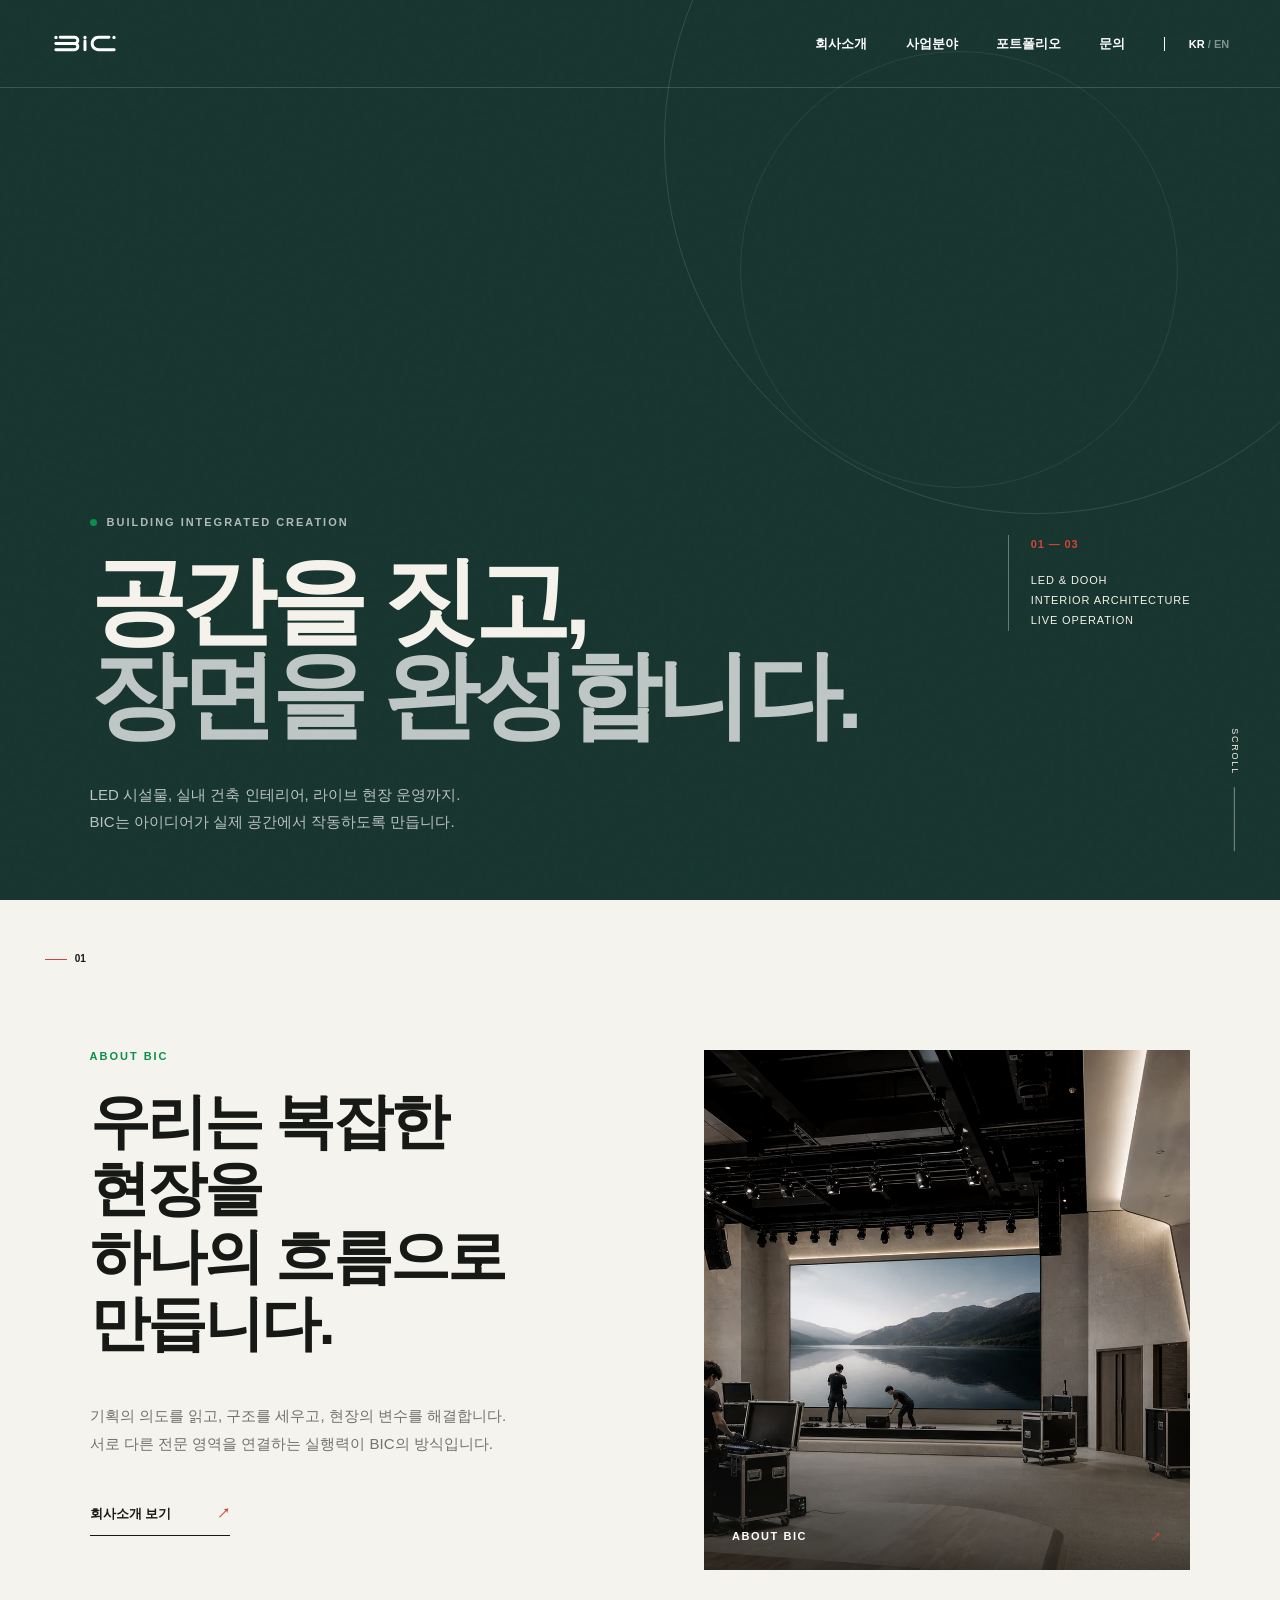
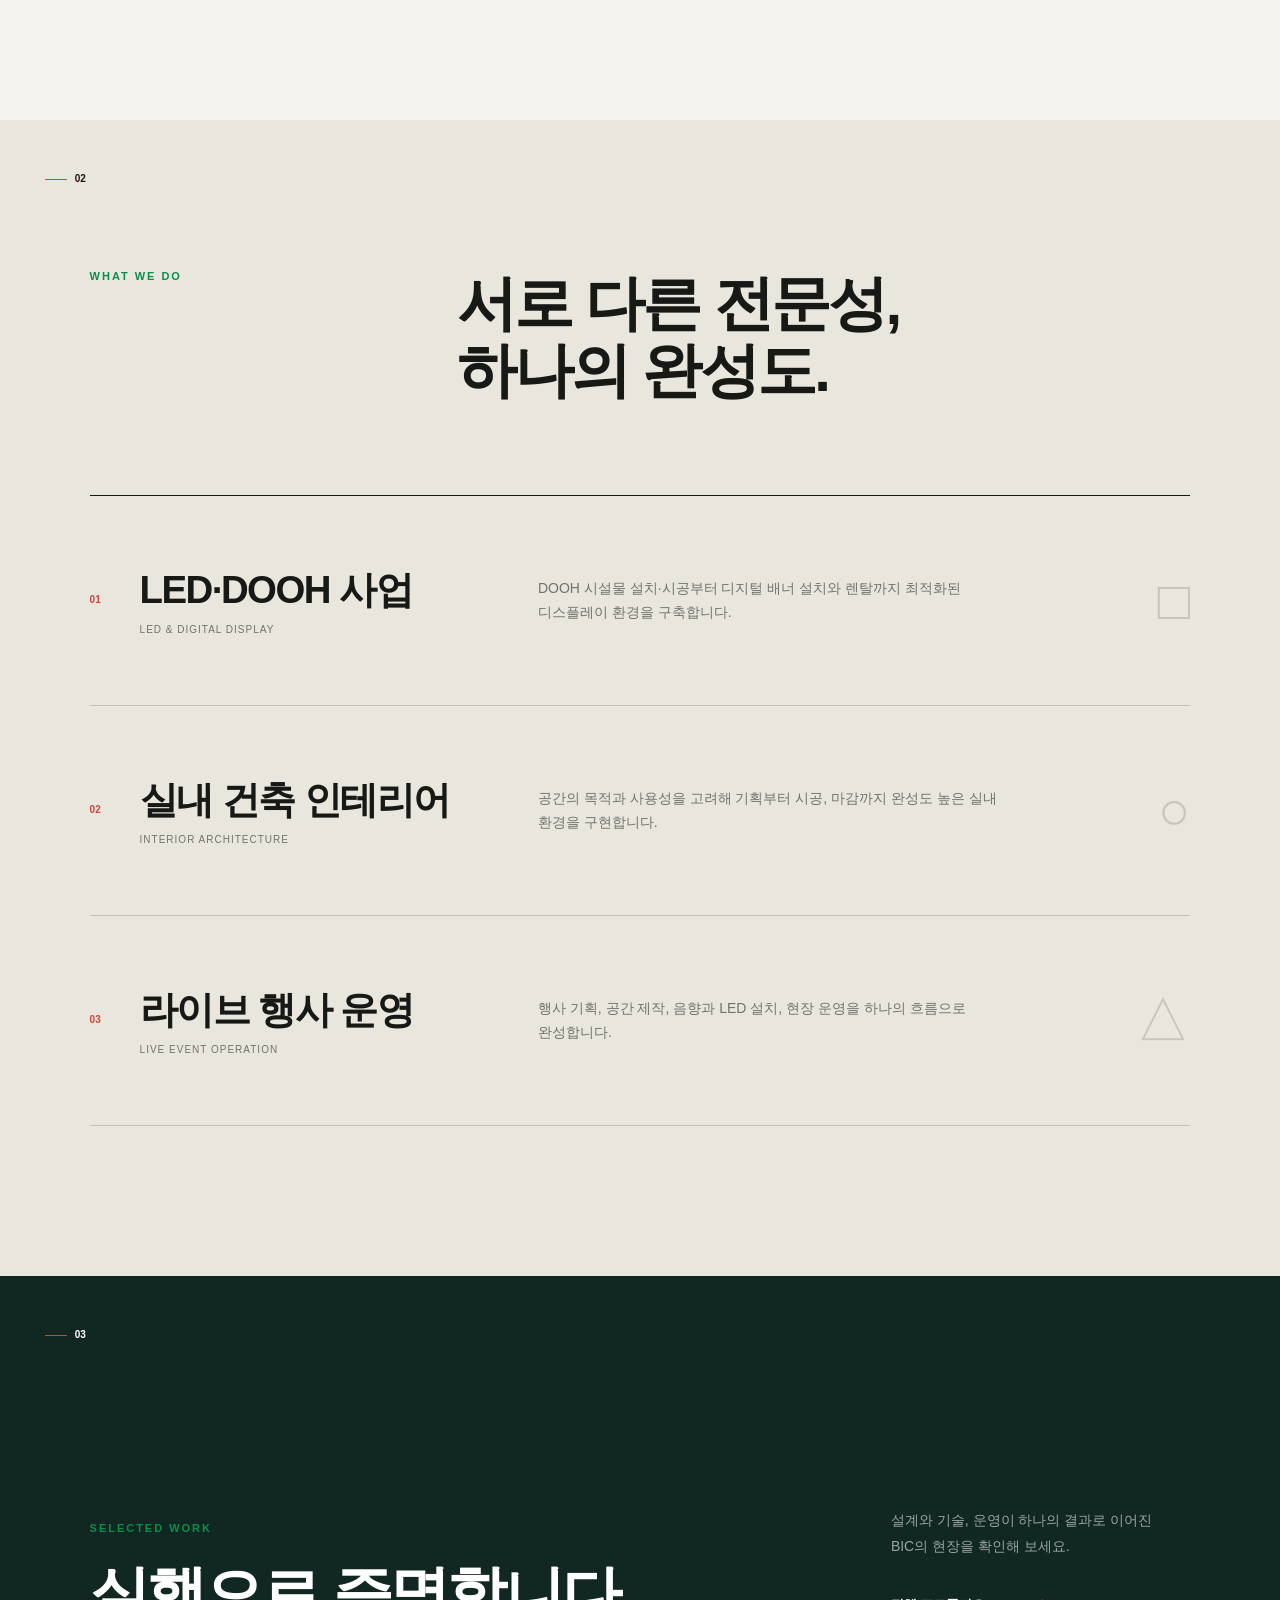
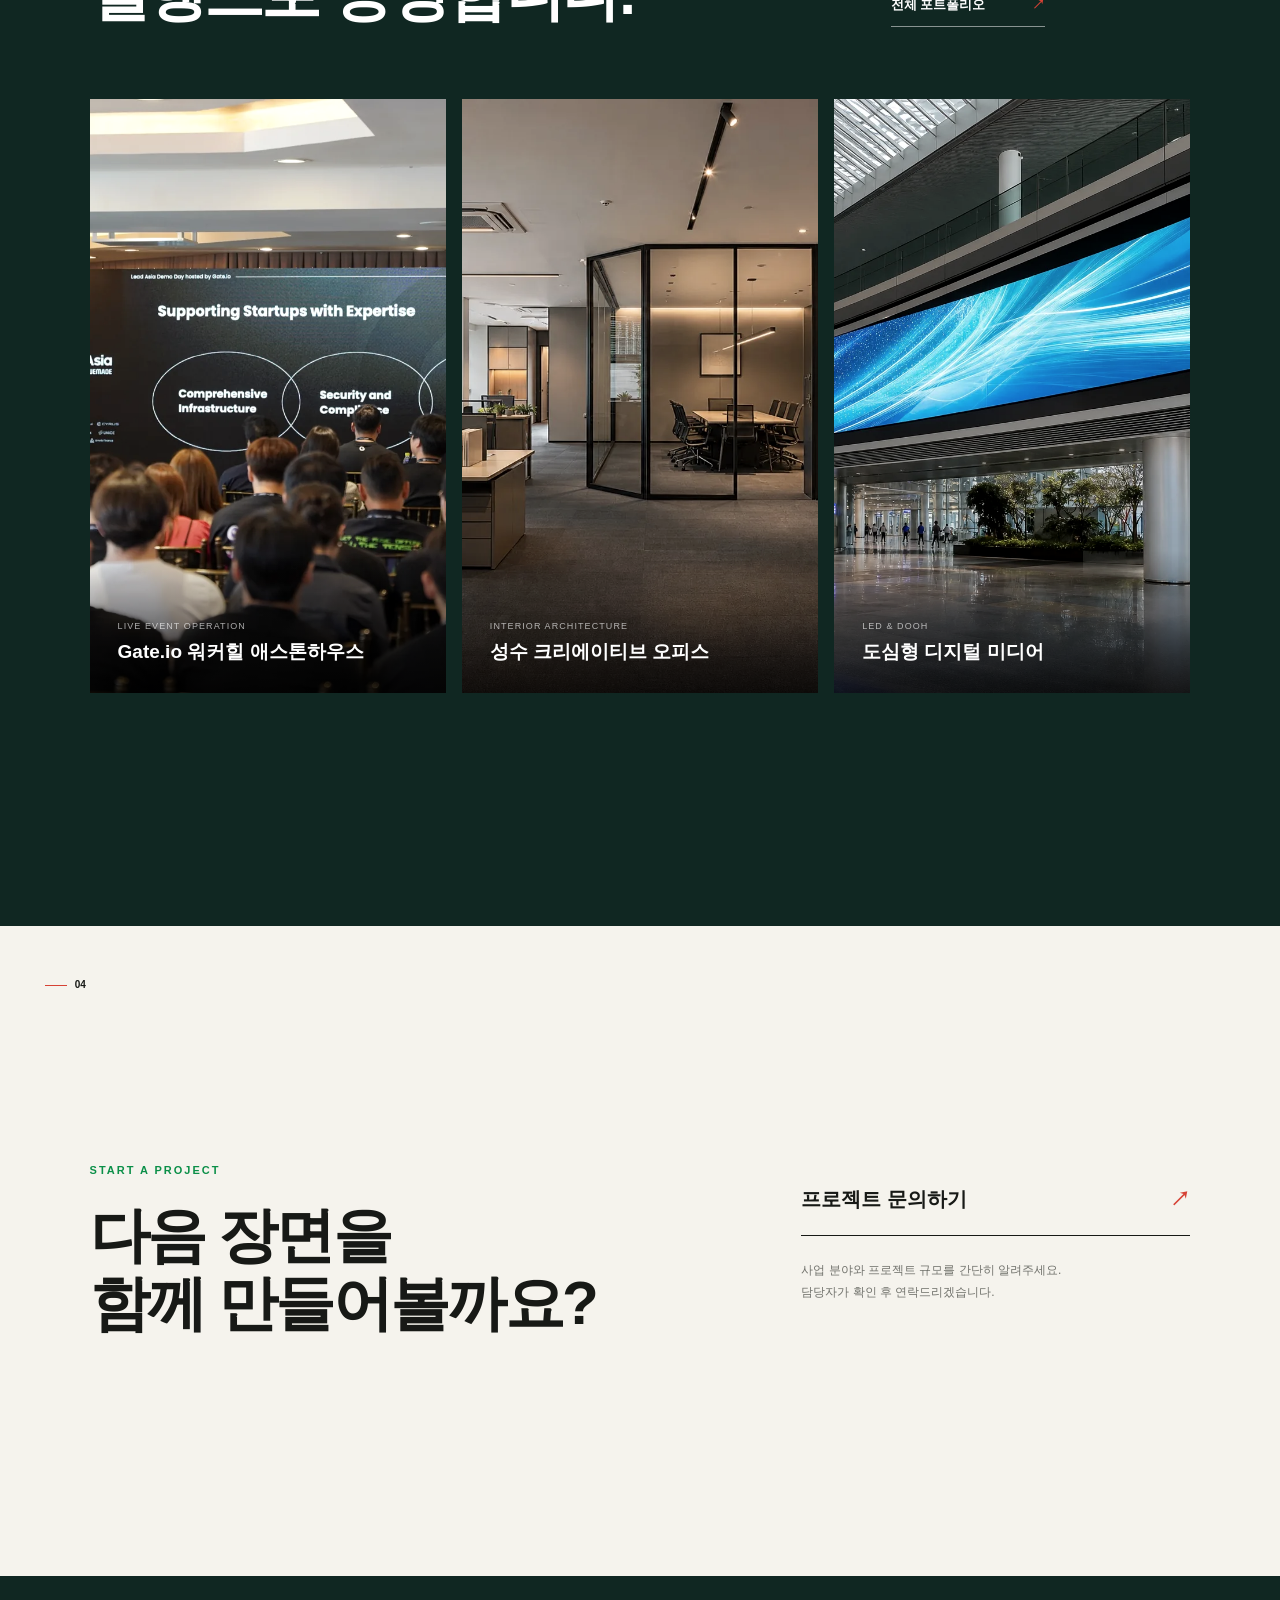
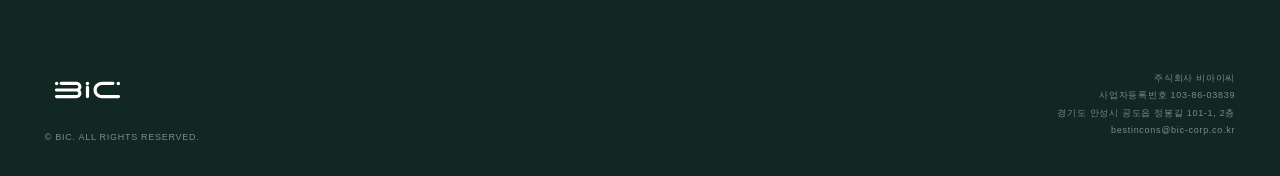
==== commit f6f4774f: "Update portfolio projects and mobile hero" ====
--- a/index.html
+++ b/index.html
@@ -30,7 +30,7 @@
       <div class="hero-copy reveal">
         <p class="eyebrow"><span></span> BUILDING INTEGRATED CREATION</p>
         <h1>공간을 짓고,<br><em>장면을 완성합니다.</em></h1>
-        <p class="hero-description">LED 시설물, 실내 건축 인테리어, 라이브 현장 운영까지.<br>BIC는 아이디어가 실제 공간에서 작동하도록 만듭니다.</p>
+        <p class="hero-description">LED 시설물, 실내 건축 인테리어, 라이브 현장 운영까지.<br> BIC는 아이디어가 실제 공간에서 작동하도록 만듭니다.</p>
       </div>
       <div class="hero-aside reveal">
         <span>01 — 03</span>
--- a/styles.css
+++ b/styles.css
@@ -35,7 +35,7 @@
 .eyebrow { display: flex; align-items: center; gap: 10px; color: rgba(255,255,255,.66); }
 .eyebrow span { width: 7px; height: 7px; background: var(--green); border-radius: 50%; }
 .hero h1 { margin: 0; font-size: clamp(52px, 7.5vw, 122px); line-height: .98; letter-spacing: -.055em; font-weight: 700; }
-.hero h1 em { color: transparent; -webkit-text-stroke: 1px rgba(255,255,255,.72); font-style: normal; }
+.hero h1 em { color: rgba(255,255,255,.72); font-style: normal; }
 .hero-description { margin: 38px 0 0; color: rgba(255,255,255,.7); font-size: 15px; line-height: 1.85; }
 .hero-aside { align-self: center; margin-top: 150px; padding-left: 22px; border-left: 1px solid rgba(255,255,255,.34); font-size: 11px; line-height: 1.8; letter-spacing: .08em; }
 .hero-aside span { color: var(--red); font-weight: 700; }
@@ -374,8 +374,10 @@
   .menu-button span { width: 22px; height: 1px; background: currentColor; transition: .25s; }
   .menu-button.open span:first-child { transform: translateY(4px) rotate(45deg); }
   .menu-button.open span:last-child { transform: translateY(-4px) rotate(-45deg); }
-  .nav { position: fixed; inset: 0; display: none; flex-direction: column; justify-content: center; align-items: flex-start; padding: 20vw; background: #1d201c; color: #fff; font-size: 28px; }
-  .nav.open { display: flex; } .lang { font-size: 12px; margin-top: 20px; }
+  .nav { position: fixed; inset: 0; z-index: 1; display: none; min-height: 100dvh; overflow-y: auto; flex-direction: column; justify-content: center; align-items: flex-start; gap: 22px; padding: 88px 20vw 48px; background: #1d201c; color: #fff; font-size: 28px; }
+  .nav.open { display: flex; }
+  .nav.open > a { display: block; flex: 0 0 auto; color: inherit; opacity: 1; visibility: visible; }
+  .lang { font-size: 12px; margin-top: 20px; }
   .hero { min-height: 760px; padding: 140px 24px 70px; align-items: center; }
   .hero h1 { font-size: clamp(45px, 14vw, 70px); }
   .hero-description br { display: none; }
